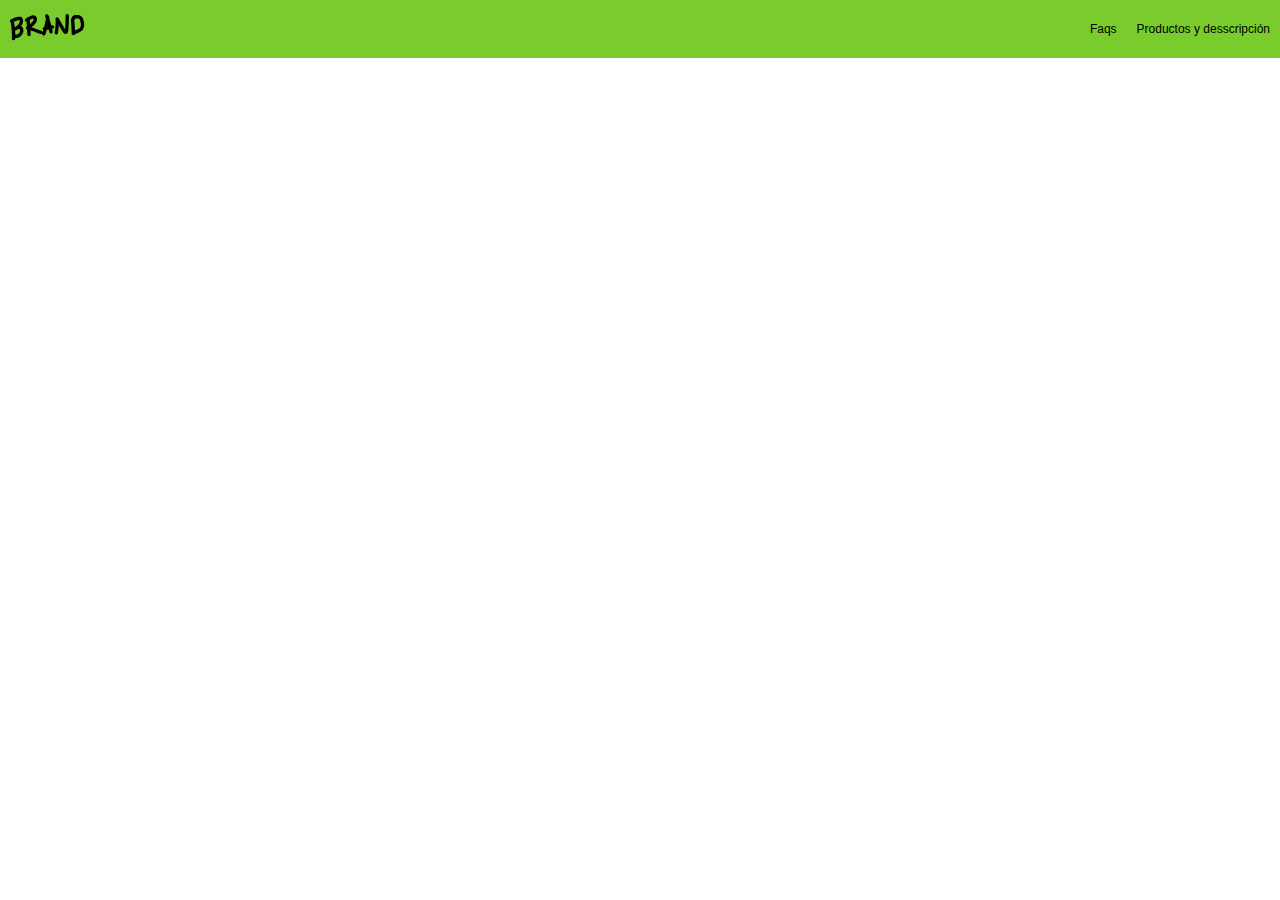
==== index.html @ 5d7f99d4 "navbar finished" ====
<!DOCTYPE html>
<html lang="es">
<head>
    <meta charset="UTF-8">
    <meta name="viewport" content="width=device-width, initial-scale=1.0">
    <link rel="stylesheet" href="css/estilos.css">
    <title>Brand</title>
</head>
<body>
    <!-- aqui empieza navbar -->
    <nav>
    <div class="bran_image">
        <img src="images/logo.png" alt="">
    </div>
    <div class="nav_option">
        <ul>
            <li><a href="#">Faqs</a></li>
            <li><a href="#">Productos y desscripción</a></li>
        </ul>
    </div>
    </nav>
    <!-- aqui termina el navbar -->
    <script src="script/script.js"></script>
</body>
</html>
---- css/estilos.css ----
html,body {
    margin: 0;
    padding: 0;
    font-size: 12px;
    font-family:Helvetica;
}

nav{
    display: flex;
    background: #7ACC2D;
    padding: 10px;
    color: white;
    justify-content: space-between;
    align-items: center;
}

nav ul {
    display: flex;
}

nav li{
    padding-left: 20px;
    list-style: none;
}

nav li a{
    text-decoration: none;
    color:black;
    list-style: none;
}

nav li a:hover{
    color: white;
}
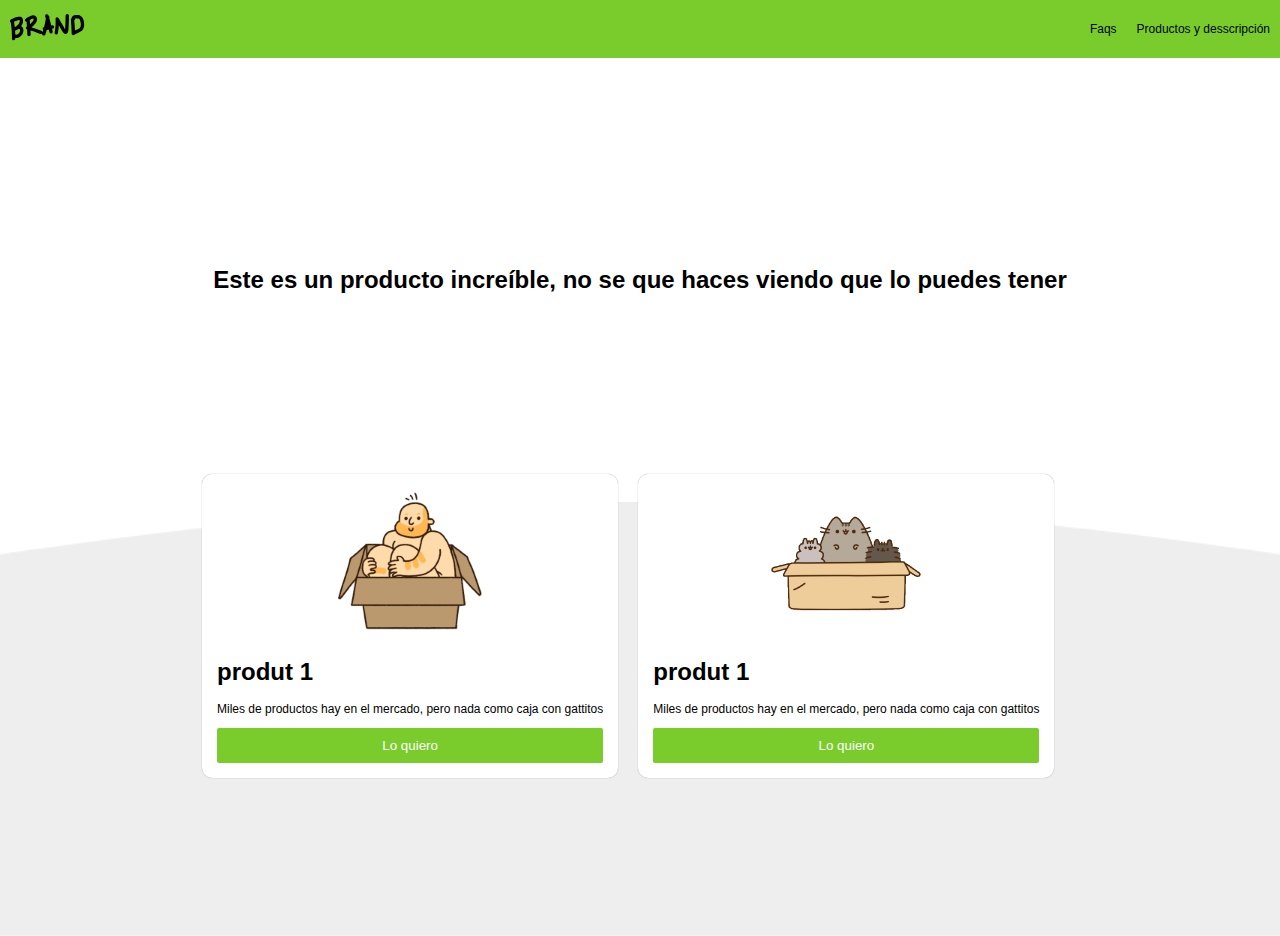
==== commit 36ffb782: "main seccion finished" ====
--- a/index.html
+++ b/index.html
@@ -20,6 +20,29 @@
     </div>
     </nav>
     <!-- aqui termina el navbar -->
+    <!-- aqui comienza Main seccion -->
+    <div class="main_seccion">
+        <h1>Este es un producto increíble, no se que haces viendo que lo puedes tener</h1>
+    </div>
+    <div class="products">
+        <div class="product">
+            <div class="content">
+                <div class="img_content"><img src="images/box1.png" alt=""></div>
+                <h1>produt 1</h1>
+                <p>Miles de productos hay en el mercado, pero nada como caja con gattitos</p>
+                <button class="main_button">Lo quiero</button>
+            </div>
+        </div>
+        <div class="product">
+            <div class="content">
+                <div class="img_content"><img src="images/box2.png" alt=""></div>
+                <h1>produt 1</h1>
+                <p>Miles de productos hay en el mercado, pero nada como caja con gattitos</p>
+                <button class="main_button">Lo quiero</button>
+            </div>
+        </div>
+    </div>
+    <!-- aqui termina main seccion -->
     <script src="script/script.js"></script>
 </body>
 </html>--- a/css/estilos.css
+++ b/css/estilos.css
@@ -31,4 +31,55 @@
 
 nav li a:hover{
     color: white;
-}+}
+
+/* ----------------------------------------Main seccion */
+
+.main_seccion{
+    padding: 15%;
+    text-align: center;
+    /* border: red solid 1px; */
+}
+
+.products{
+    background-image: url("../images/curve.png");
+    max-height: 50px;
+    background-size: cover;
+    background-position: center top;
+    padding: 15%;
+    display: flex;
+    /* border: red solid 1px; */
+
+}
+
+.product{
+    margin-top: -230px;
+    padding: 10px;
+    /* border: red solid 1px; */
+}
+
+.product .content{
+    padding: 15px;
+    /* border: red solid 1px; */
+    background-color: white;
+    box-shadow: 0 0 1px #8a8989;
+    border-radius: 10px;
+
+}
+
+.img_content{
+    text-align: center;
+}
+
+.main_button{
+    background-color: #7ACC2D;
+    color: white;
+    width: 100%;
+    border: 0;
+    padding: 10px;
+    cursor: pointer;
+    border-radius: 2px;
+}
+ .main_button:hover{
+     background-color: #599a1c;
+ }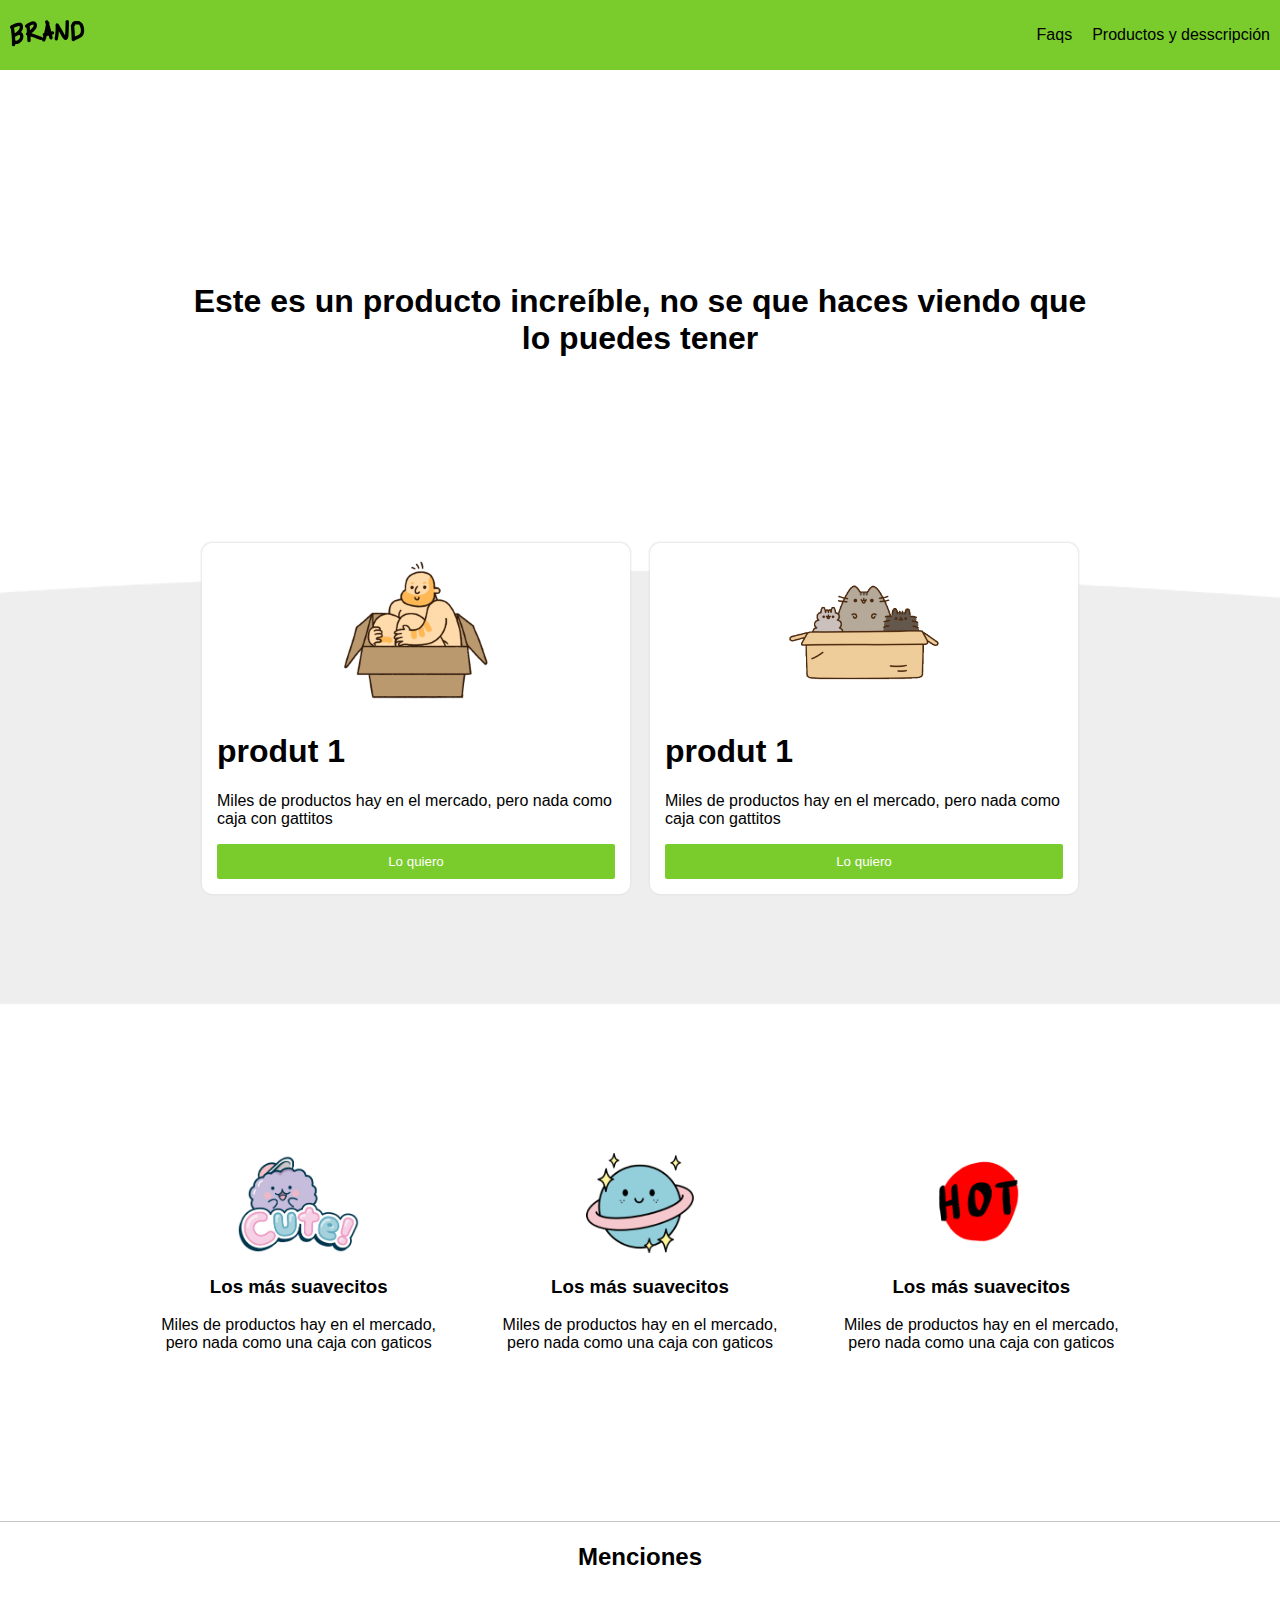
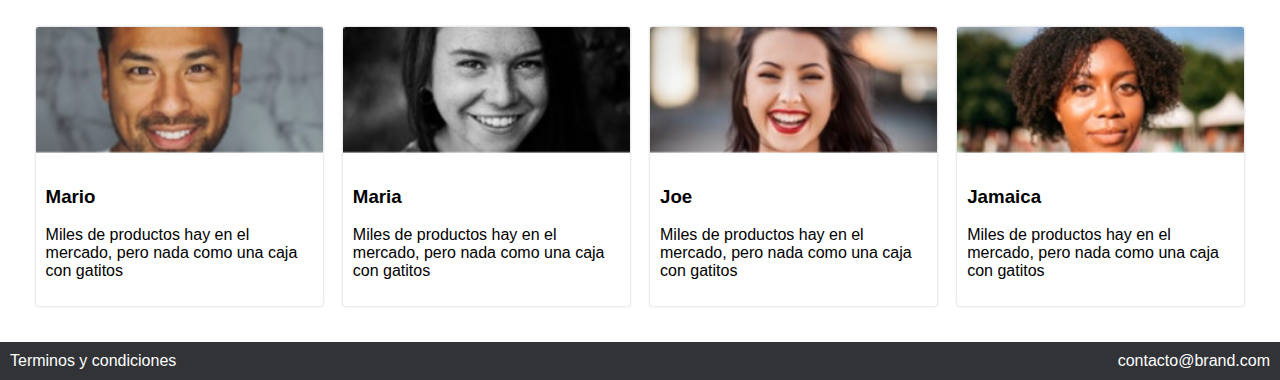
==== commit 7482f22a: "add seccions  benefits, mentions, footer" ====
--- a/index.html
+++ b/index.html
@@ -22,7 +22,7 @@
     <!-- aqui termina el navbar -->
     <!-- aqui comienza Main seccion -->
     <div class="main_seccion">
-        <h1>Este es un producto increíble, no se que haces viendo que lo puedes tener</h1>
+        <h1><strong>Este es un producto increíble, no se que haces viendo que lo puedes tener</strong> </h1>
     </div>
     <div class="products">
         <div class="product">
@@ -43,6 +43,67 @@
         </div>
     </div>
     <!-- aqui termina main seccion -->
+    <!-- aqui  comienza  benefits seccion-->
+    <div class="benefits_seccion">
+        <div class="itens_benefits">
+            <img src="images/b1.png" alt="">
+            <h3>Los más suavecitos</h3>
+            <p>Miles de productos hay en el mercado, pero nada como una caja con gaticos</p>
+        </div>
+        <div class="itens_benefits">
+            <img src="images/b2.png" alt="">
+            <h3>Los más suavecitos</h3>
+            <p>Miles de productos hay en el mercado, pero nada como una caja con gaticos</p>
+        </div>
+        <div class="itens_benefits">
+            <img src="images/b3.png" alt="">
+            <h3>Los más suavecitos</h3>
+            <p>Miles de productos hay en el mercado, pero nada como una caja con gaticos</p>
+        </div>
+    </div>
+    <!-- aqui  termina  benefits seccion-->
+    <hr>
+    <!-- aqui comienza mentions seccion  -->
+    <div class="mentions_seccion">
+        <h2> <strong>Menciones</strong></h2>
+        <div class="mention">
+            <div class="mention_peaple">
+                <img src="images/p1.png" alt="">
+                <div class="text">
+                    <h3>Mario</h3>
+                    <p>Miles de productos hay en el mercado, pero nada como una caja con gatitos</p>
+                </div>
+            </div>
+            <div class="mention_peaple">
+                <img src="images/p2.png" alt="">
+                <div class="text">
+                    <h3>Maria</h3>
+                    <p>Miles de productos hay en el mercado, pero nada como una caja con gatitos</p>
+                </div>
+            </div>
+            <div class="mention_peaple">
+                <img src="images/p3.png" alt="">
+                <div class="text">
+                    <h3>Joe</h3>
+                    <p>Miles de productos hay en el mercado, pero nada como una caja con gatitos</p>
+                </div>
+            </div>
+            <div class="mention_peaple">
+                <img src="images/p4.png" alt="">
+                <div class="text">
+                    <h3>Jamaica</h3>
+                    <p>Miles de productos hay en el mercado, pero nada como una caja con gatitos</p>
+                </div>
+            </div>
+        </div>
+    </div>
+    <!-- aqui comienza mentions seccion  -->
+    <!-- aqui comienza footer -->
+    <footer>
+        <div class="option">Terminos y condiciones</div>
+        <div class="option">contacto@brand.com</div>
+    </footer>
+    <!-- aqui termina footer -->
     <script src="script/script.js"></script>
 </body>
 </html>--- a/css/estilos.css
+++ b/css/estilos.css
@@ -1,15 +1,32 @@
+/*---------------- Variables*/
+:root{
+    --green-color: #7ACC2D;
+    --white-color: white;
+    /*----------- Tipografia*/
+    --normal: 16px;
+    /* ---------- Espaciado*/
+    --space: 10px;
+    /* ----------Box shadow*/
+    --box: 0px 0 2px 1px #e6e5e9;
+}
+/*---------------- variables*/
+
+@import url('https://fonts.googleapis.com/css2?family=Open+Sans:wght@300;700;800&display=swap');
+
+
+
 html,body {
     margin: 0;
     padding: 0;
-    font-size: 12px;
-    font-family:Helvetica;
+    font-size: var(--normal) ;
+    font-family: 'Open Sans', sans-serif;;
 }
 
 nav{
     display: flex;
-    background: #7ACC2D;
-    padding: 10px;
-    color: white;
+    background: var(--green-color);
+    padding: var(--space);
+    color: var(--white-color);
     justify-content: space-between;
     align-items: center;
 }
@@ -30,7 +47,7 @@
 }
 
 nav li a:hover{
-    color: white;
+    color: var(--white-color);
 }
 
 /* ----------------------------------------Main seccion */
@@ -54,15 +71,15 @@
 
 .product{
     margin-top: -230px;
-    padding: 10px;
+    padding: var(--space);
     /* border: red solid 1px; */
 }
 
 .product .content{
     padding: 15px;
     /* border: red solid 1px; */
-    background-color: white;
-    box-shadow: 0 0 1px #8a8989;
+    background-color: var(--white-color);
+    box-shadow: var(--box);
     border-radius: 10px;
 
 }
@@ -72,8 +89,8 @@
 }
 
 .main_button{
-    background-color: #7ACC2D;
-    color: white;
+    background-color:var(--green-color);
+    color: var(--white-color);
     width: 100%;
     border: 0;
     padding: 10px;
@@ -82,4 +99,57 @@
 }
  .main_button:hover{
      background-color: #599a1c;
- }+ }
+
+ /* ------------benefits seccion*/
+
+ .benefits_seccion{
+     padding: 10%;
+     display: flex;
+ }
+ .benefits_seccion img{
+    max-height: 100px;
+ }
+  .itens_benefits{
+    text-align: center;
+    padding: 20px;
+  }
+  hr{
+    border: 0 none #c5c5c5;
+    border-top: 1px solid #c5c5c5;
+    height: 1px;
+    margin: 5px 0;
+    display: block;
+    clear: both;
+  }
+  /* ------------ mentions seccion*/
+  .mentions_seccion h2{
+    text-align: center;
+  }
+
+  .mention{
+      display: flex;
+      padding: 2%;   
+  }
+
+.mention_peaple{
+    box-shadow: var(--box);
+    border-radius: 3px;
+    margin: 10px;
+}
+  .mention_peaple img{
+    width: 100%;
+  }
+
+  .text{
+      padding: 10px;
+  }
+/* -------------------footer seccion*/
+footer{
+    display: flex;
+    justify-content: space-between;
+    font-size: var(--normal);
+    background-color:#313337;
+    padding: var(--space);
+    color: var(--white-color);
+}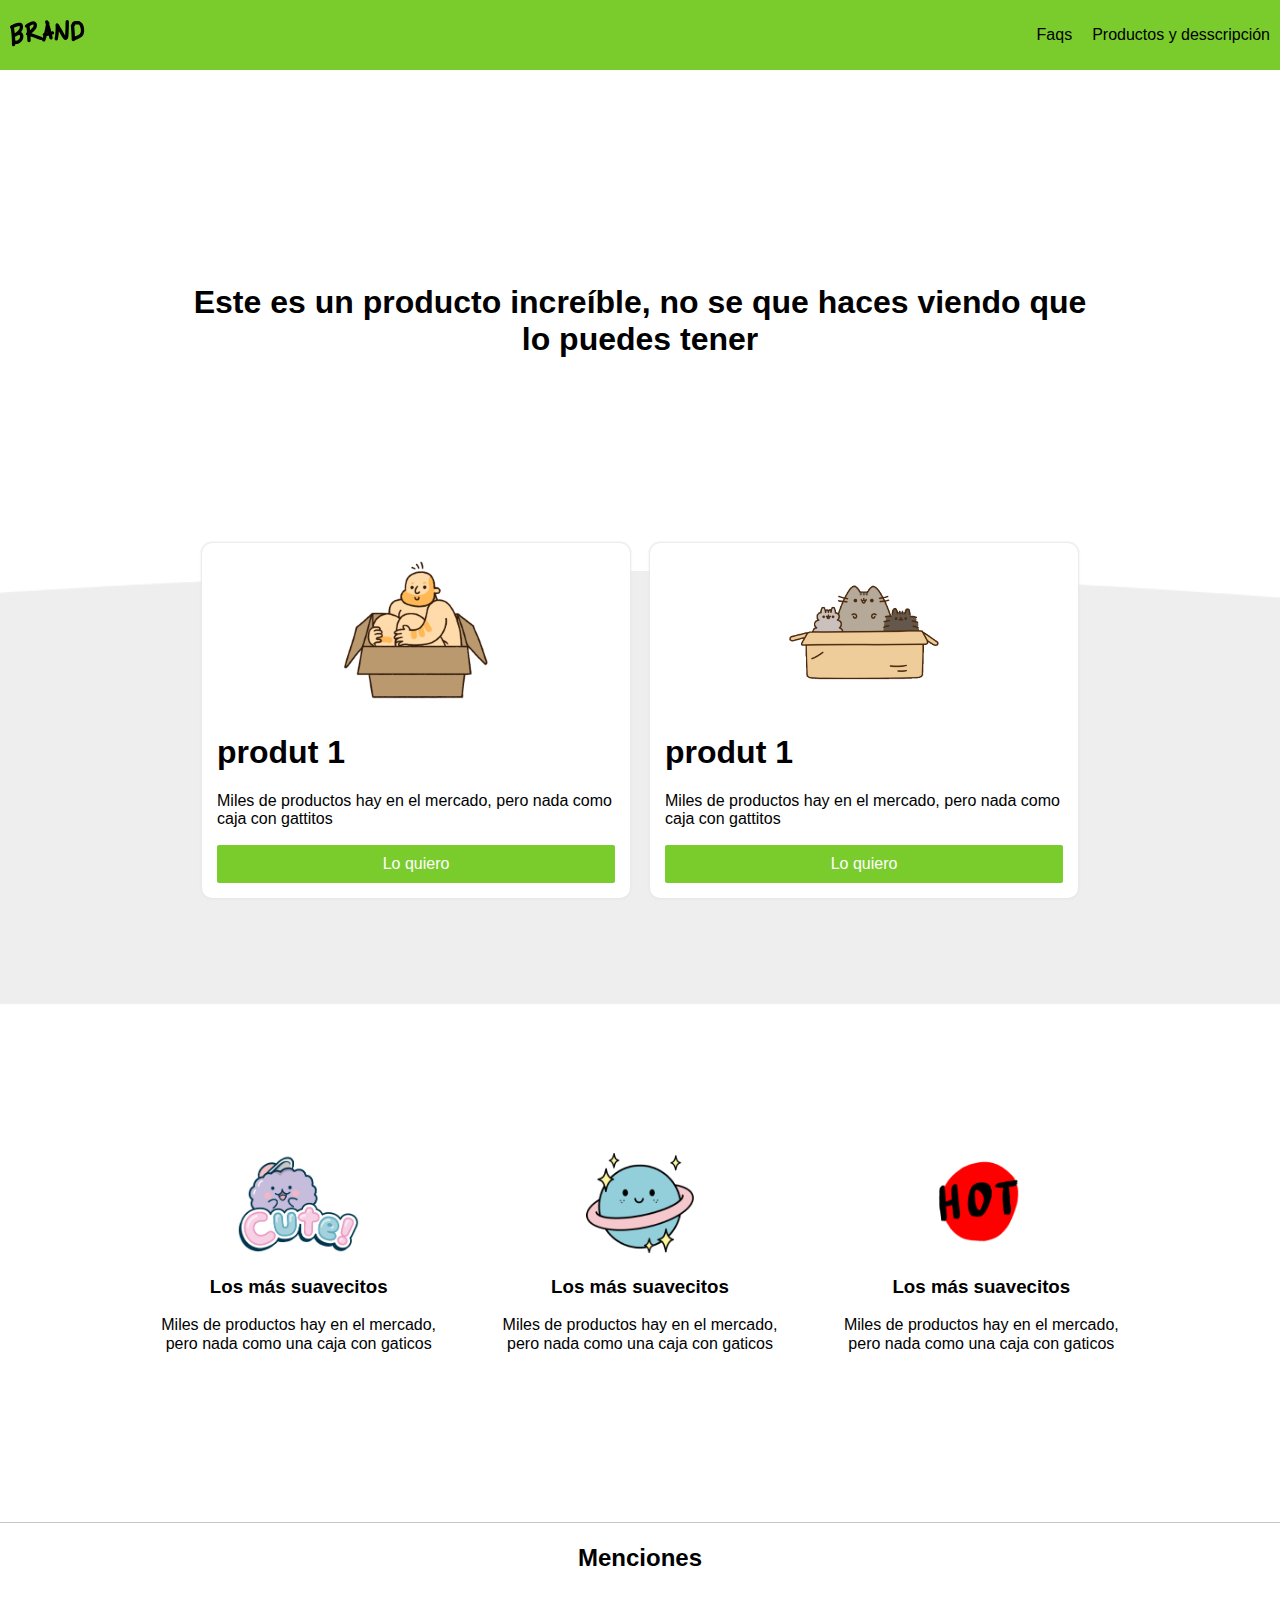
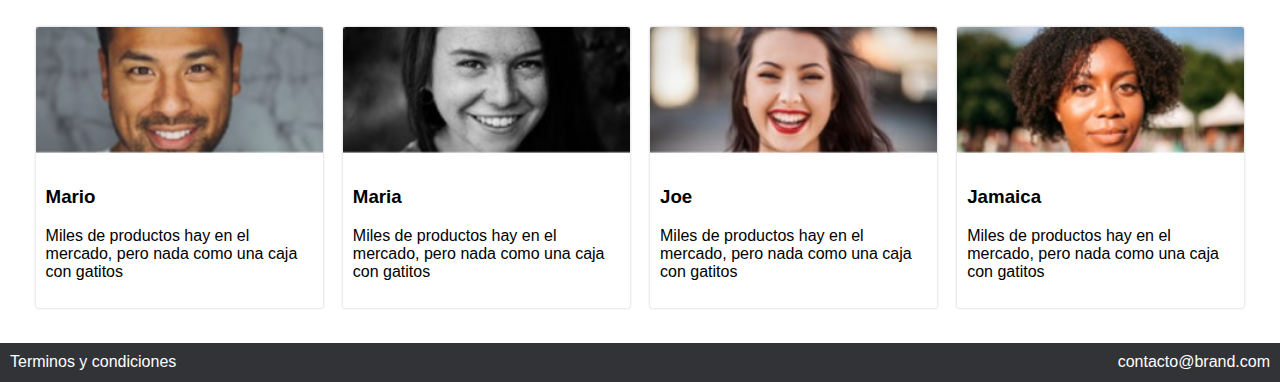
==== commit 2b145210: "add version responsive" ====
--- a/index.html
+++ b/index.html
@@ -3,7 +3,9 @@
 <head>
     <meta charset="UTF-8">
     <meta name="viewport" content="width=device-width, initial-scale=1.0">
+    <link rel="stylesheet" href="css/normalize.css">
     <link rel="stylesheet" href="css/estilos.css">
+    <link rel="stylesheet" href="css/mobile.css">
     <title>Brand</title>
 </head>
 <body>
--- a/css/estilos.css
+++ b/css/estilos.css
@@ -60,7 +60,7 @@
 
 .products{
     background-image: url("../images/curve.png");
-    max-height: 50px;
+    height: 50px;
     background-size: cover;
     background-position: center top;
     padding: 15%;
@@ -108,7 +108,7 @@
      display: flex;
  }
  .benefits_seccion img{
-    max-height: 100px;
+    height: 100px;
  }
   .itens_benefits{
     text-align: center;
@@ -129,7 +129,7 @@
 
   .mention{
       display: flex;
-      padding: 2%;   
+      padding: 2%; 
   }
 
 .mention_peaple{
--- a/css/mobile.css
+++ b/css/mobile.css
@@ -0,0 +1,22 @@
+@media (max-width: 600px) {
+    .products{
+        display: inherit;
+        height: auto;
+    }
+    .product{
+        margin-top: auto;
+    }
+    .main_seccion{
+        padding: 4%;
+    }
+
+    .benefits_seccion{
+        display: inherit;
+    }
+
+    .mention{
+        flex-wrap: wrap;
+        display: inherit; 
+    }
+
+}